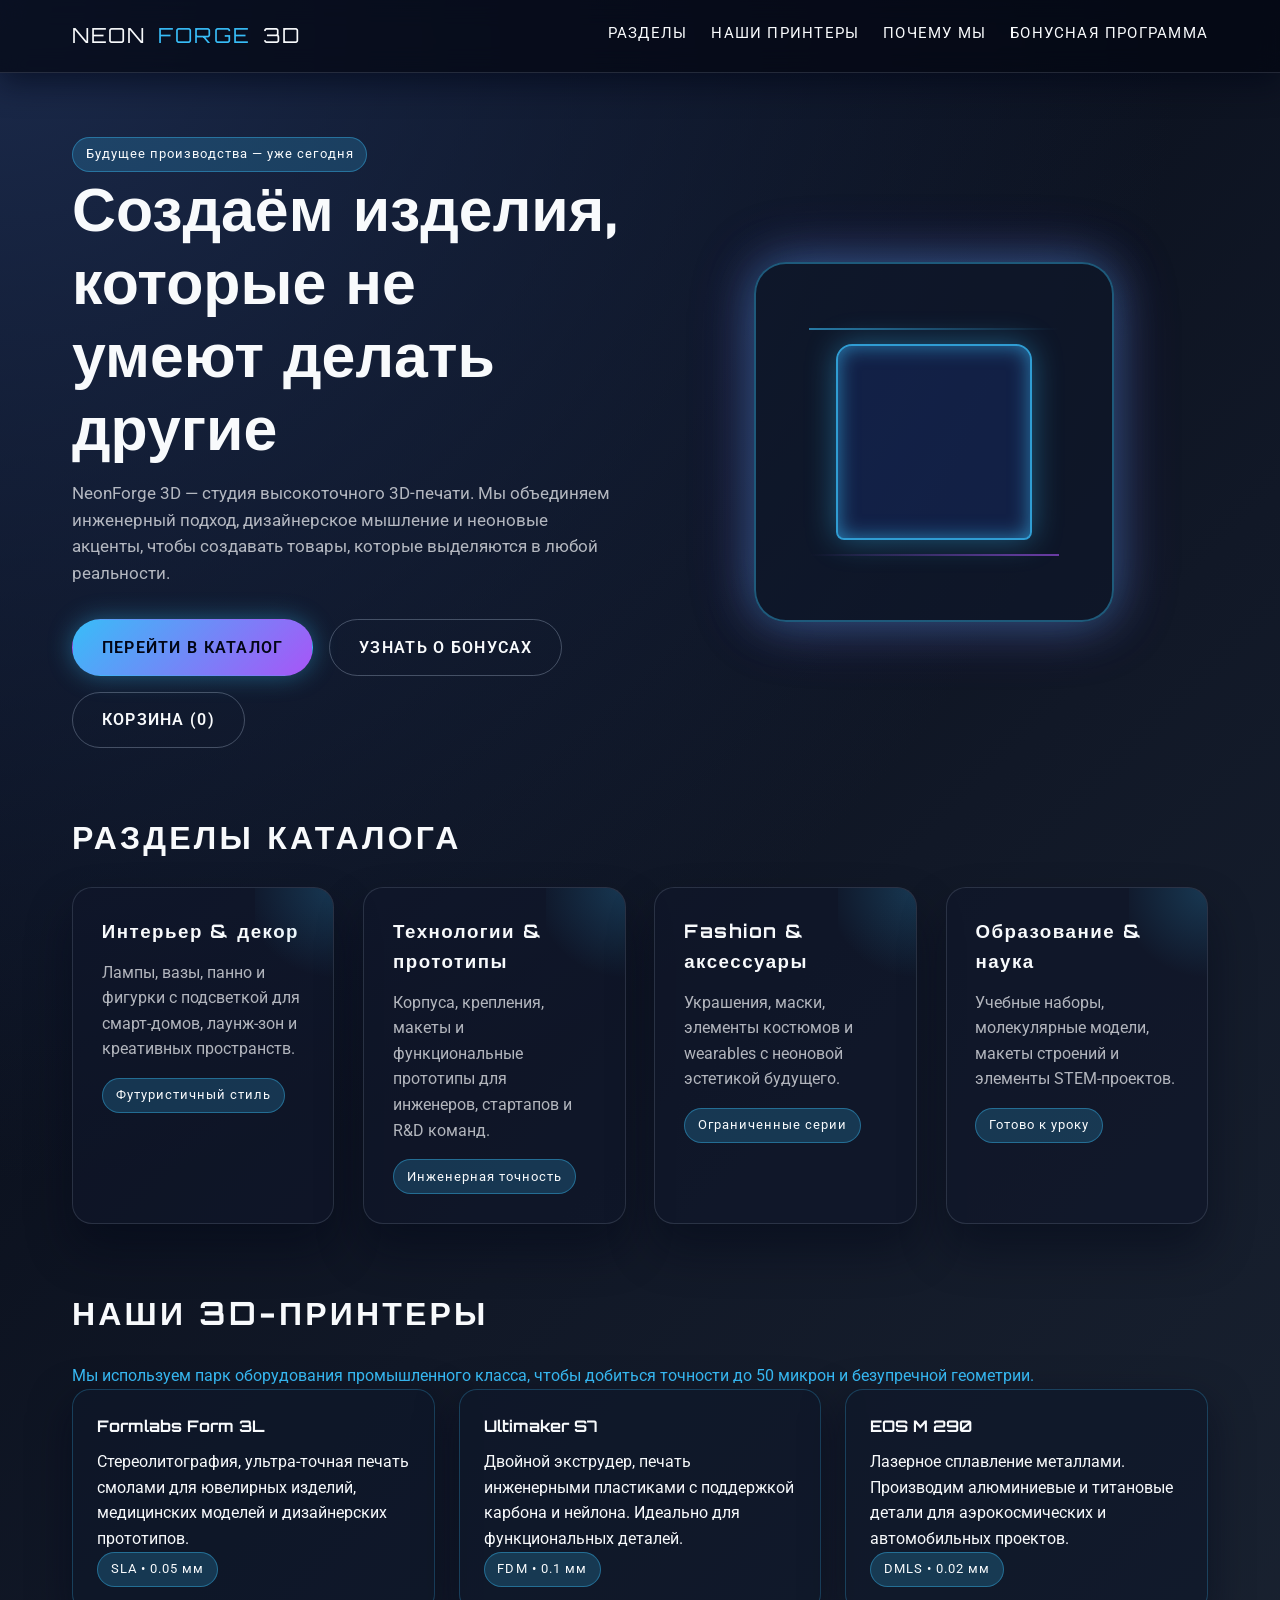
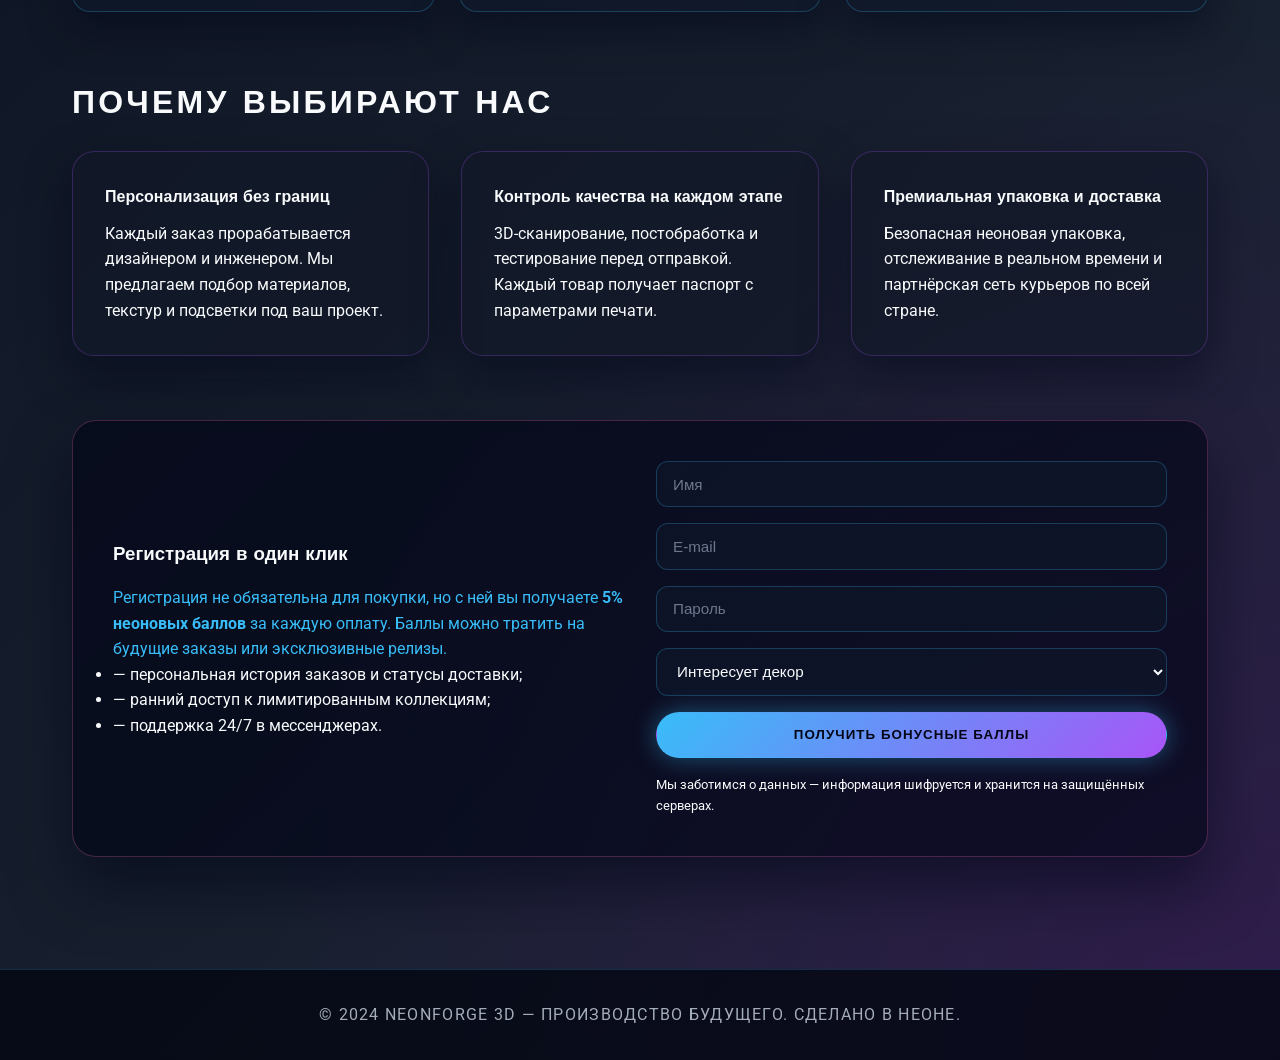
==== index.html @ d5bb4618 "Create neon 3D printing storefront" ====
<!DOCTYPE html>
<html lang="ru">
<head>
  <meta charset="UTF-8">
  <meta name="viewport" content="width=device-width, initial-scale=1.0">
  <title>NeonForge 3D — изделия из 3D-принтера</title>
  <link rel="stylesheet" href="assets/css/styles.css">
  <meta name="description" content="NeonForge 3D — магазин изделий, изготовленных на промышленных и дизайнерских 3D-принтерах. Кастомные аксессуары, интерьерные решения и прототипы.">
</head>
<body>
  <header>
    <nav class="navbar">
      <a class="logo" href="index.html">Neon<span>Forge</span> 3D</a>
      <div class="nav-links">
        <a href="#categories">Разделы</a>
        <a href="#printers">Наши принтеры</a>
        <a href="#benefits">Почему мы</a>
        <a href="#registration">Бонусная программа</a>
      </div>
    </nav>
  </header>

  <main>
    <section class="hero" id="about">
      <div class="hero-text">
        <span class="badge">Будущее производства — уже сегодня</span>
        <h1>Создаём изделия, которые не умеют делать другие</h1>
        <p>NeonForge 3D — студия высокоточного 3D-печати. Мы объединяем инженерный подход, дизайнерское мышление и неоновые акценты, чтобы создавать товары, которые выделяются в любой реальности.</p>
        <div class="hero-actions">
          <a class="btn btn-primary" href="sections.html?category=all">Перейти в каталог</a>
          <a class="btn btn-secondary" href="#registration">Узнать о бонусах</a>
        </div>
      </div>
      <div class="hero-visual" aria-hidden="true">
        <div class="printer-frame">
          <div class="print-object"></div>
        </div>
      </div>
    </section>

    <section id="categories">
      <h2 class="section-title">Разделы каталога</h2>
      <div class="grid">
        <a class="card" href="sections.html?category=decor">
          <h3>Интерьер &amp; декор</h3>
          <p>Лампы, вазы, панно и фигурки с подсветкой для смарт-домов, лаунж-зон и креативных пространств.</p>
          <span class="badge">Футуристичный стиль</span>
        </a>
        <a class="card" href="sections.html?category=tech">
          <h3>Технологии &amp; прототипы</h3>
          <p>Корпуса, крепления, макеты и функциональные прототипы для инженеров, стартапов и R&amp;D команд.</p>
          <span class="badge">Инженерная точность</span>
        </a>
        <a class="card" href="sections.html?category=fashion">
          <h3>Fashion &amp; аксессуары</h3>
          <p>Украшения, маски, элементы костюмов и wearables с неоновой эстетикой будущего.</p>
          <span class="badge">Ограниченные серии</span>
        </a>
        <a class="card" href="sections.html?category=education">
          <h3>Образование &amp; наука</h3>
          <p>Учебные наборы, молекулярные модели, макеты строений и элементы STEM-проектов.</p>
          <span class="badge">Готово к уроку</span>
        </a>
      </div>
    </section>

    <section id="printers">
      <h2 class="section-title">Наши 3D-принтеры</h2>
      <p class="highlight">Мы используем парк оборудования промышленного класса, чтобы добиться точности до 50 микрон и безупречной геометрии.</p>
      <div class="printer-list">
        <div class="printer-item">
          <h4>Formlabs Form 3L</h4>
          <p>Стереолитография, ультра-точная печать смолами для ювелирных изделий, медицинских моделей и дизайнерских прототипов.</p>
          <span class="badge">SLA • 0.05 мм</span>
        </div>
        <div class="printer-item">
          <h4>Ultimaker S7</h4>
          <p>Двойной экструдер, печать инженерными пластиками с поддержкой карбона и нейлона. Идеально для функциональных деталей.</p>
          <span class="badge">FDM • 0.1 мм</span>
        </div>
        <div class="printer-item">
          <h4>EOS M 290</h4>
          <p>Лазерное сплавление металлами. Производим алюминиевые и титановые детали для аэрокосмических и автомобильных проектов.</p>
          <span class="badge">DMLS • 0.02 мм</span>
        </div>
      </div>
    </section>

    <section id="benefits">
      <h2 class="section-title">Почему выбирают нас</h2>
      <div class="benefits">
        <div class="benefit-card">
          <h4>Персонализация без границ</h4>
          <p>Каждый заказ прорабатывается дизайнером и инженером. Мы предлагаем подбор материалов, текстур и подсветки под ваш проект.</p>
        </div>
        <div class="benefit-card">
          <h4>Контроль качества на каждом этапе</h4>
          <p>3D-сканирование, постобработка и тестирование перед отправкой. Каждый товар получает паспорт с параметрами печати.</p>
        </div>
        <div class="benefit-card">
          <h4>Премиальная упаковка и доставка</h4>
          <p>Безопасная неоновая упаковка, отслеживание в реальном времени и партнёрская сеть курьеров по всей стране.</p>
        </div>
      </div>
    </section>

    <section class="registration" id="registration">
      <div>
        <h3>Регистрация в один клик</h3>
        <p class="highlight">Регистрация не обязательна для покупки, но с ней вы получаете <strong>5% неоновых баллов</strong> за каждую оплату. Баллы можно тратить на будущие заказы или эксклюзивные релизы.</p>
        <ul>
          <li>— персональная история заказов и статусы доставки;</li>
          <li>— ранний доступ к лимитированным коллекциям;</li>
          <li>— поддержка 24/7 в мессенджерах.</li>
        </ul>
      </div>
      <form class="registration-form" id="registration-form">
        <input type="text" name="name" placeholder="Имя" required>
        <input type="email" name="email" placeholder="E-mail" required>
        <input type="password" name="password" placeholder="Пароль" required>
        <select name="interest">
          <option value="decor">Интересует декор</option>
          <option value="tech">Инженерные решения</option>
          <option value="fashion">Fashion &amp; аксессуары</option>
          <option value="education">Образование</option>
        </select>
        <button class="btn btn-primary" type="submit">Получить бонусные баллы</button>
        <small>Мы заботимся о данных — информация шифруется и хранится на защищённых серверах.</small>
      </form>
    </section>
  </main>

  <footer>
    &copy; 2024 NeonForge 3D — Производство будущего. Сделано в неоне.
  </footer>

  <div class="toast" id="toast">Спасибо за регистрацию! Неоновые баллы уже начислены.</div>
  <script src="assets/js/main.js" defer></script>
</body>
</html>
---- assets/css/styles.css ----
@import url('https://fonts.googleapis.com/css2?family=Orbitron:wght@400;500;700&family=Roboto:wght@300;400;500&display=swap');

:root {
  --bg-gradient: radial-gradient(circle at top left, #1b2a4b, transparent 40%),
                  radial-gradient(circle at bottom right, #2f1b4b, transparent 35%),
                  linear-gradient(135deg, #030712 0%, #111827 45%, #1f2937 100%);
  --primary-neon: #38bdf8;
  --secondary-neon: #a855f7;
  --accent-neon: #f472b6;
  --text-light: #f8fafc;
  --text-muted: rgba(248, 250, 252, 0.7);
  --glass-bg: rgba(15, 23, 42, 0.6);
  --glass-border: rgba(148, 163, 184, 0.2);
  --shadow-neon: 0 0 25px rgba(56, 189, 248, 0.4);
}

* {
  box-sizing: border-box;
  margin: 0;
  padding: 0;
}

body {
  font-family: 'Roboto', sans-serif;
  color: var(--text-light);
  background: var(--bg-gradient);
  min-height: 100vh;
  line-height: 1.6;
}

a {
  color: inherit;
  text-decoration: none;
}

header {
  position: sticky;
  top: 0;
  z-index: 1000;
  backdrop-filter: blur(12px);
  background: rgba(3, 7, 18, 0.7);
  border-bottom: 1px solid var(--glass-border);
  box-shadow: 0 10px 30px rgba(2, 6, 23, 0.6);
}

.navbar {
  max-width: 1200px;
  margin: 0 auto;
  padding: 1.2rem 2rem;
  display: flex;
  align-items: center;
  justify-content: space-between;
}

.logo {
  display: flex;
  align-items: center;
  gap: 0.75rem;
  font-family: 'Orbitron', sans-serif;
  font-size: 1.3rem;
  text-transform: uppercase;
  letter-spacing: 0.1em;
}

.logo span {
  color: var(--primary-neon);
}

.nav-links {
  display: flex;
  gap: 1.5rem;
  font-size: 0.95rem;
  letter-spacing: 0.08em;
  text-transform: uppercase;
}

.nav-links a {
  position: relative;
  padding-bottom: 0.3rem;
}

.nav-links a::after {
  content: '';
  position: absolute;
  width: 100%;
  height: 2px;
  bottom: 0;
  left: 0;
  background: linear-gradient(90deg, var(--primary-neon), var(--secondary-neon));
  transform: scaleX(0);
  transform-origin: left;
  transition: transform 0.3s ease;
}

.nav-links a:hover::after {
  transform: scaleX(1);
}

main {
  max-width: 1200px;
  margin: 0 auto;
  padding: 2rem 2rem 4rem;
  display: flex;
  flex-direction: column;
  gap: 4rem;
}

.hero {
  display: grid;
  grid-template-columns: repeat(auto-fit, minmax(280px, 1fr));
  gap: 2.5rem;
  align-items: center;
  margin-top: 2rem;
}

.hero-text h1 {
  font-family: 'Orbitron', sans-serif;
  font-size: clamp(2.5rem, 6vw, 3.8rem);
  line-height: 1.2;
  margin-bottom: 1rem;
}

.hero-text p {
  color: var(--text-muted);
  font-size: 1.05rem;
  margin-bottom: 2rem;
}

.hero-actions {
  display: flex;
  flex-wrap: wrap;
  gap: 1rem;
}

.btn {
  padding: 0.9rem 1.8rem;
  border-radius: 999px;
  font-weight: 600;
  letter-spacing: 0.08em;
  text-transform: uppercase;
  border: 1px solid transparent;
  transition: transform 0.2s ease, box-shadow 0.3s ease, background 0.3s ease;
}

.btn-primary {
  background: linear-gradient(135deg, var(--primary-neon), var(--secondary-neon));
  color: #020617;
  box-shadow: var(--shadow-neon);
}

.btn-secondary {
  background: transparent;
  color: var(--text-light);
  border-color: rgba(148, 163, 184, 0.4);
}

.btn:hover {
  transform: translateY(-2px);
  box-shadow: 0 10px 30px rgba(168, 85, 247, 0.35);
}

.hero-visual {
  position: relative;
  display: flex;
  align-items: center;
  justify-content: center;
  padding: 3rem;
}

.printer-frame {
  width: min(360px, 100%);
  aspect-ratio: 1/1;
  border-radius: 32px;
  border: 2px solid rgba(56, 189, 248, 0.4);
  box-shadow: 0 0 45px rgba(56, 189, 248, 0.35), 0 0 65px rgba(168, 85, 247, 0.25);
  position: relative;
  display: flex;
  align-items: center;
  justify-content: center;
  background: rgba(15, 23, 42, 0.7);
}

.printer-frame::before,
.printer-frame::after {
  content: '';
  position: absolute;
  width: 70%;
  height: 2px;
  background: linear-gradient(90deg, var(--primary-neon), transparent);
  top: 18%;
  left: 15%;
  opacity: 0.6;
}

.printer-frame::after {
  top: auto;
  bottom: 18%;
  background: linear-gradient(90deg, transparent, var(--secondary-neon));
}

.print-object {
  width: 55%;
  aspect-ratio: 1;
  border: 2px solid rgba(56, 189, 248, 0.8);
  border-radius: 16px 16px 8px 8px;
  box-shadow: inset 0 0 20px rgba(56, 189, 248, 0.6), 0 0 30px rgba(56, 189, 248, 0.4);
  display: flex;
  align-items: center;
  justify-content: center;
  background: rgba(30, 58, 138, 0.3);
}

.section-title {
  font-family: 'Orbitron', sans-serif;
  font-size: 2rem;
  text-transform: uppercase;
  letter-spacing: 0.1em;
  margin-bottom: 1.5rem;
}

.grid {
  display: grid;
  grid-template-columns: repeat(auto-fit, minmax(240px, 1fr));
  gap: 1.8rem;
}

.card {
  background: var(--glass-bg);
  border: 1px solid var(--glass-border);
  border-radius: 20px;
  padding: 1.8rem;
  box-shadow: 0 25px 45px rgba(2, 6, 23, 0.45);
  transition: transform 0.3s ease, box-shadow 0.3s ease;
  position: relative;
  overflow: hidden;
}

.card::before {
  content: '';
  position: absolute;
  top: -30%;
  right: -30%;
  width: 60%;
  height: 60%;
  background: radial-gradient(circle, rgba(56, 189, 248, 0.2), transparent 70%);
  z-index: 0;
}

.card:hover {
  transform: translateY(-8px);
  box-shadow: 0 20px 55px rgba(56, 189, 248, 0.35);
}

.card h3 {
  font-family: 'Orbitron', sans-serif;
  margin-bottom: 0.8rem;
  letter-spacing: 0.08em;
}

.card p {
  color: var(--text-muted);
  margin-bottom: 1rem;
}

.printer-list {
  display: grid;
  grid-template-columns: repeat(auto-fit, minmax(220px, 1fr));
  gap: 1.5rem;
}

.printer-item {
  padding: 1.5rem;
  border-radius: 18px;
  background: rgba(15, 23, 42, 0.65);
  border: 1px solid rgba(56, 189, 248, 0.25);
  box-shadow: 0 15px 40px rgba(2, 6, 23, 0.5);
  position: relative;
}

.printer-item h4 {
  font-family: 'Orbitron', sans-serif;
  margin-bottom: 0.6rem;
}

.benefits {
  display: grid;
  grid-template-columns: repeat(auto-fit, minmax(260px, 1fr));
  gap: 2rem;
}

.benefit-card {
  padding: 2rem;
  border-radius: 22px;
  background: rgba(17, 24, 39, 0.65);
  border: 1px solid rgba(168, 85, 247, 0.25);
  box-shadow: 0 20px 45px rgba(2, 6, 23, 0.5);
}

.benefit-card h4 {
  font-family: 'Orbitron', sans-serif;
  margin-bottom: 0.7rem;
}

.registration {
  display: grid;
  grid-template-columns: repeat(auto-fit, minmax(280px, 1fr));
  gap: 2rem;
  align-items: center;
  padding: 2.5rem;
  border-radius: 24px;
  background: rgba(2, 6, 23, 0.65);
  border: 1px solid rgba(244, 114, 182, 0.25);
  box-shadow: 0 30px 60px rgba(2, 6, 23, 0.55);
}

.registration h3 {
  font-family: 'Orbitron', sans-serif;
  margin-bottom: 1rem;
}

.registration-form {
  display: grid;
  gap: 1rem;
}

.registration-form input,
.registration-form select {
  background: rgba(15, 23, 42, 0.7);
  border: 1px solid rgba(56, 189, 248, 0.25);
  border-radius: 12px;
  padding: 0.85rem 1rem;
  color: var(--text-light);
  font-size: 0.95rem;
}

.registration-form input::placeholder {
  color: rgba(148, 163, 184, 0.7);
}

footer {
  margin-top: 3rem;
  padding: 2rem;
  background: rgba(3, 7, 18, 0.8);
  border-top: 1px solid rgba(56, 189, 248, 0.2);
  text-align: center;
  color: rgba(203, 213, 225, 0.8);
  letter-spacing: 0.08em;
  text-transform: uppercase;
}

.badge {
  display: inline-flex;
  align-items: center;
  gap: 0.5rem;
  background: rgba(56, 189, 248, 0.2);
  border: 1px solid rgba(56, 189, 248, 0.4);
  padding: 0.4rem 0.8rem;
  border-radius: 999px;
  font-size: 0.8rem;
  letter-spacing: 0.08em;
}

.highlight {
  color: var(--primary-neon);
}

.section-page {
  padding-top: 6rem;
}

.section-header {
  display: flex;
  flex-direction: column;
  gap: 1rem;
  margin-bottom: 2.5rem;
}

.section-header h1 {
  font-family: 'Orbitron', sans-serif;
  font-size: clamp(2rem, 5vw, 3rem);
  letter-spacing: 0.1em;
}

.filters {
  display: grid;
  grid-template-columns: repeat(auto-fit, minmax(200px, 1fr));
  gap: 1rem;
  margin-bottom: 2rem;
}

.filters label {
  font-size: 0.85rem;
  letter-spacing: 0.05em;
  text-transform: uppercase;
  color: rgba(226, 232, 240, 0.8);
}

.filters input,
.filters select {
  margin-top: 0.5rem;
  background: rgba(15, 23, 42, 0.75);
  border: 1px solid rgba(168, 85, 247, 0.35);
  border-radius: 12px;
  padding: 0.75rem 1rem;
  color: var(--text-light);
}

.product-grid {
  display: grid;
  grid-template-columns: repeat(auto-fit, minmax(240px, 1fr));
  gap: 1.5rem;
}

.product-card {
  position: relative;
  overflow: hidden;
  background: rgba(15, 23, 42, 0.65);
  border: 1px solid rgba(56, 189, 248, 0.25);
  border-radius: 20px;
  padding: 1.5rem;
  display: flex;
  flex-direction: column;
  gap: 1rem;
  box-shadow: 0 20px 50px rgba(2, 6, 23, 0.5);
  transition: transform 0.3s ease, box-shadow 0.3s ease;
}

.product-card::before {
  content: '';
  position: absolute;
  inset: 0;
  background: radial-gradient(circle at top, rgba(56, 189, 248, 0.25), transparent 60%);
  opacity: 0;
  transition: opacity 0.3s ease;
}

.product-card:hover {
  transform: translateY(-6px);
  box-shadow: 0 25px 60px rgba(56, 189, 248, 0.35);
}

.product-card:hover::before {
  opacity: 1;
}

.product-card h3 {
  font-family: 'Orbitron', sans-serif;
  letter-spacing: 0.08em;
}

.product-meta {
  display: flex;
  justify-content: space-between;
  align-items: center;
  font-size: 0.9rem;
  color: rgba(226, 232, 240, 0.75);
}

.price {
  font-size: 1.2rem;
  font-weight: 600;
  color: var(--accent-neon);
}

.cart-button {
  margin-top: auto;
}

.cart-toggle {
  position: fixed;
  top: 1.5rem;
  right: 1.5rem;
  background: linear-gradient(135deg, rgba(56, 189, 248, 0.8), rgba(168, 85, 247, 0.85));
  border: none;
  border-radius: 999px;
  padding: 0.8rem 1.4rem;
  color: #0f172a;
  font-weight: 700;
  cursor: pointer;
  box-shadow: 0 0 25px rgba(56, 189, 248, 0.45);
  display: flex;
  align-items: center;
  gap: 0.6rem;
  z-index: 1100;
}

.cart-toggle span {
  background: rgba(15, 23, 42, 0.9);
  color: var(--primary-neon);
  padding: 0.2rem 0.6rem;
  border-radius: 999px;
  font-size: 0.85rem;
}

.cart-panel {
  position: fixed;
  top: 0;
  right: 0;
  width: min(360px, 90%);
  height: 100vh;
  background: rgba(2, 6, 23, 0.92);
  box-shadow: -20px 0 45px rgba(2, 6, 23, 0.6);
  transform: translateX(100%);
  transition: transform 0.4s ease;
  display: flex;
  flex-direction: column;
  z-index: 1200;
  border-left: 1px solid rgba(56, 189, 248, 0.3);
}

.cart-panel.open {
  transform: translateX(0);
}

.cart-panel header {
  padding: 1.5rem;
  border-bottom: 1px solid rgba(56, 189, 248, 0.2);
  background: transparent;
  box-shadow: none;
  position: static;
}

.cart-panel h2 {
  font-family: 'Orbitron', sans-serif;
  letter-spacing: 0.08em;
}

.cart-items {
  flex: 1;
  overflow-y: auto;
  padding: 1.5rem;
  display: flex;
  flex-direction: column;
  gap: 1.2rem;
}

.cart-item {
  display: grid;
  grid-template-columns: 1fr auto;
  gap: 0.5rem;
  padding: 1rem;
  border-radius: 14px;
  background: rgba(15, 23, 42, 0.75);
  border: 1px solid rgba(168, 85, 247, 0.3);
}

.cart-item > div:last-child {
  display: flex;
  flex-direction: column;
  gap: 0.4rem;
  align-items: flex-end;
}

.cart-item button {
  background: transparent;
  border: none;
  cursor: pointer;
  font-size: 0.85rem;
}

.cart-item button:nth-child(1),
.cart-item button:nth-child(2) {
  color: var(--primary-neon);
}

.cart-item button:nth-child(3) {
  color: rgba(248, 113, 113, 0.9);
}

.cart-footer {
  padding: 1.5rem;
  border-top: 1px solid rgba(56, 189, 248, 0.2);
  display: grid;
  gap: 0.8rem;
}

.total {
  display: flex;
  justify-content: space-between;
  font-weight: 600;
  letter-spacing: 0.08em;
}

.checkout-btn {
  background: linear-gradient(135deg, var(--secondary-neon), var(--accent-neon));
  border: none;
  padding: 0.85rem 1.2rem;
  border-radius: 12px;
  color: #0f172a;
  font-weight: 700;
  cursor: pointer;
  letter-spacing: 0.08em;
  transition: transform 0.3s ease, box-shadow 0.3s ease;
}

.checkout-btn:hover {
  transform: translateY(-2px);
  box-shadow: 0 18px 30px rgba(244, 114, 182, 0.35);
}

.toast {
  position: fixed;
  bottom: 2rem;
  right: 2rem;
  background: rgba(2, 6, 23, 0.9);
  border: 1px solid rgba(56, 189, 248, 0.35);
  border-radius: 14px;
  padding: 1rem 1.5rem;
  box-shadow: 0 20px 40px rgba(2, 6, 23, 0.5);
  opacity: 0;
  transform: translateY(20px);
  transition: opacity 0.3s ease, transform 0.3s ease;
  pointer-events: none;
  z-index: 1300;
}

.toast.show {
  opacity: 1;
  transform: translateY(0);
}

@media (max-width: 768px) {
  .navbar {
    flex-direction: column;
    gap: 1rem;
  }

  .nav-links {
    flex-wrap: wrap;
    justify-content: center;
  }

  .hero {
    text-align: center;
  }

  .hero-actions {
    justify-content: center;
  }

  .printer-frame {
    margin: 0 auto;
  }

  .cart-toggle {
    top: auto;
    bottom: 1.5rem;
  }
}
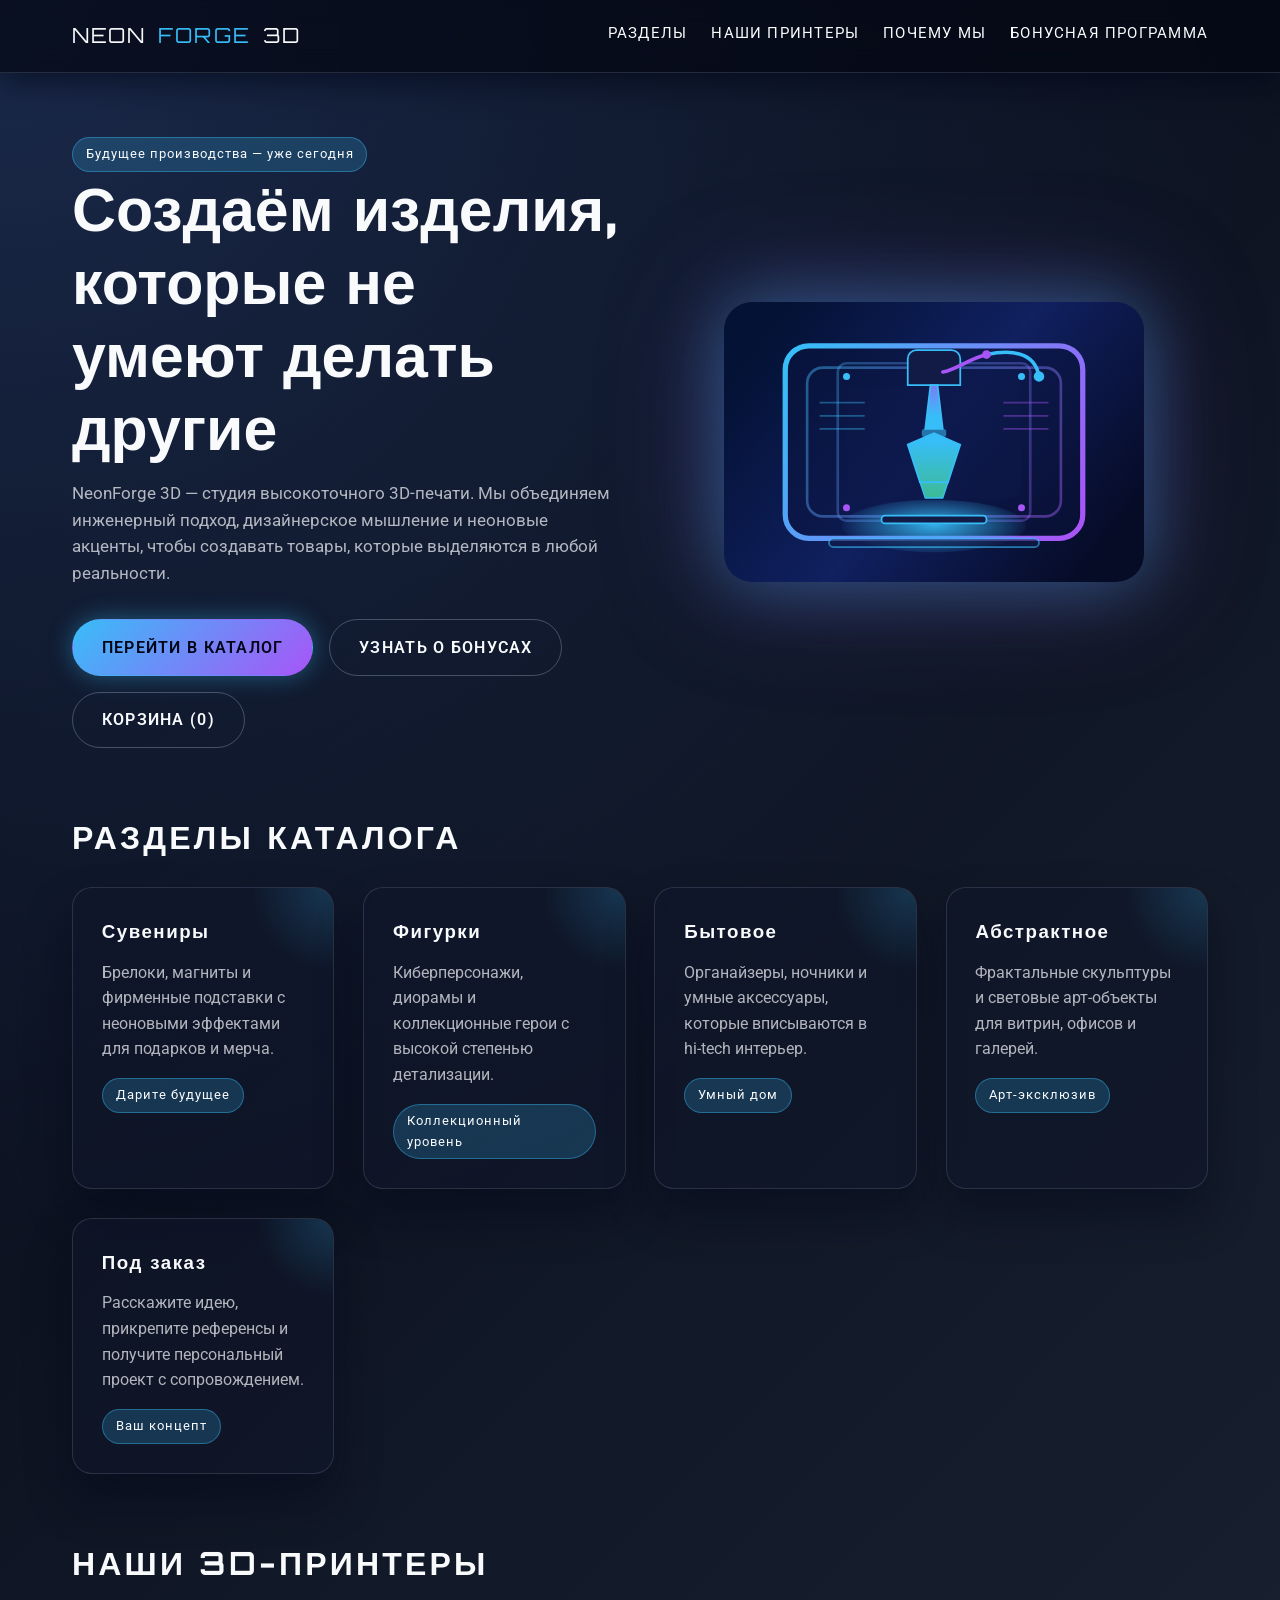
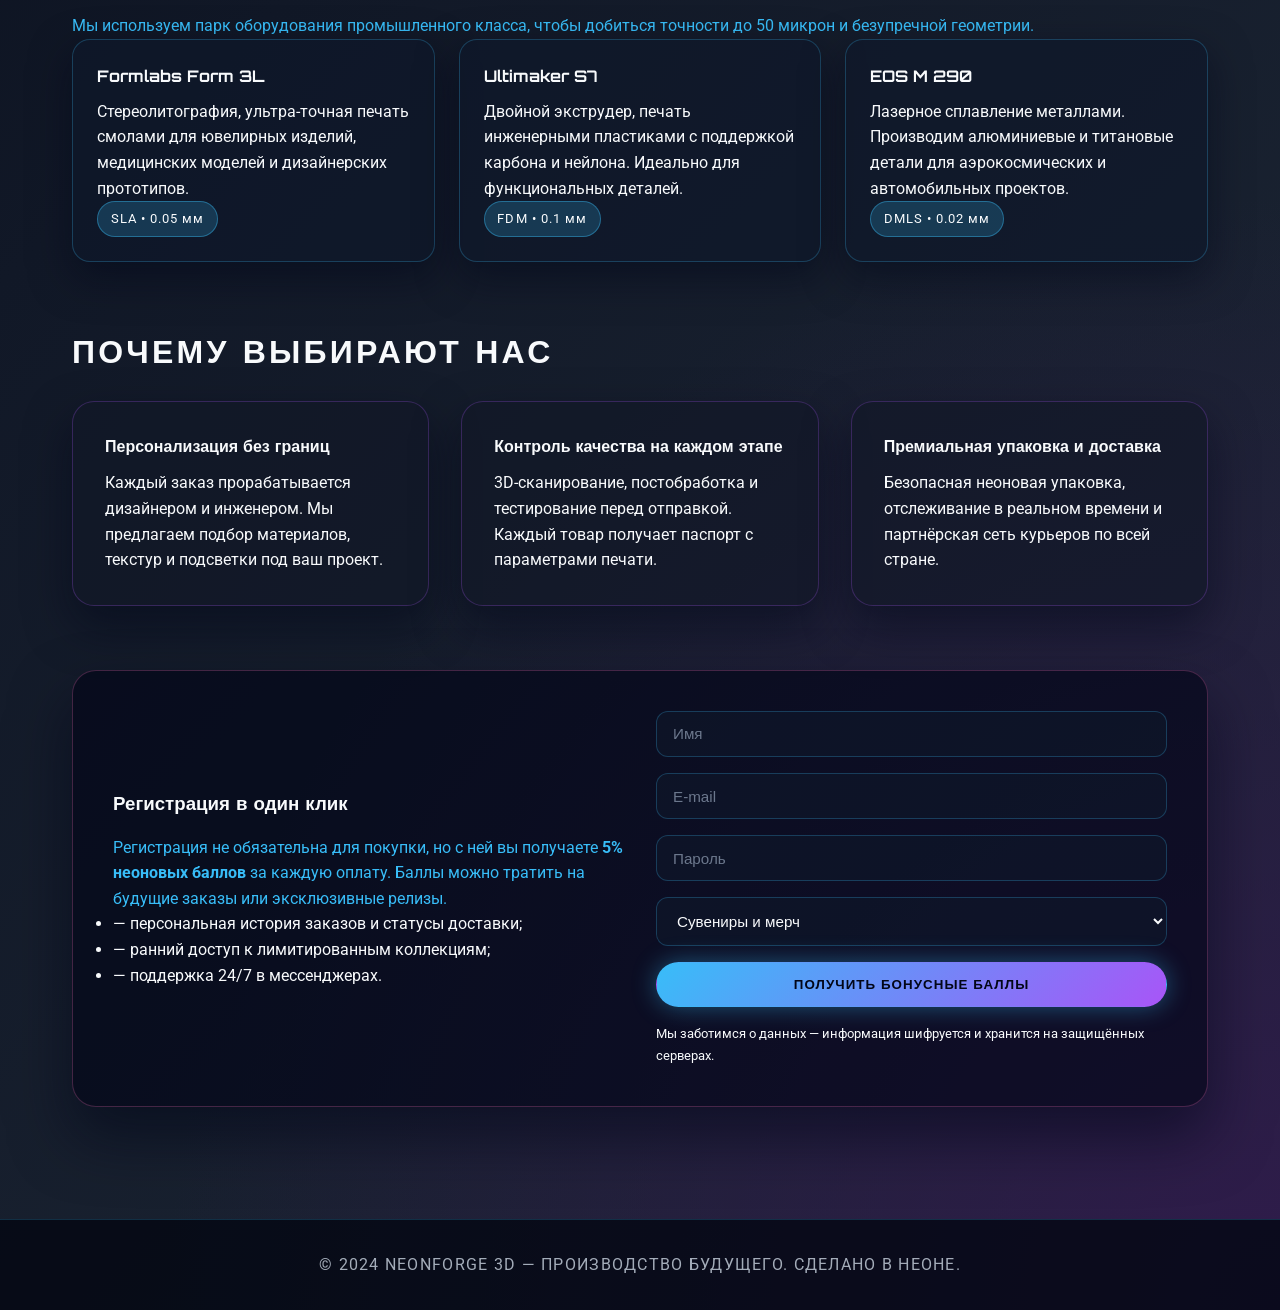
==== commit 071e497b: "Replace product imagery with procedural gradients" ====
--- a/index.html
+++ b/index.html
@@ -32,34 +32,37 @@
         </div>
       </div>
       <div class="hero-visual" aria-hidden="true">
-        <div class="printer-frame">
-          <div class="print-object"></div>
-        </div>
+        <img src="assets/images/hero-printer.svg" alt="Неоновый 3D-принтер печатает вазу" class="hero-illustration">
       </div>
     </section>
 
     <section id="categories">
       <h2 class="section-title">Разделы каталога</h2>
       <div class="grid">
-        <a class="card" href="sections.html?category=decor">
-          <h3>Интерьер &amp; декор</h3>
-          <p>Лампы, вазы, панно и фигурки с подсветкой для смарт-домов, лаунж-зон и креативных пространств.</p>
-          <span class="badge">Футуристичный стиль</span>
+        <a class="card" href="sections.html?category=souvenirs">
+          <h3>Сувениры</h3>
+          <p>Брелоки, магниты и фирменные подставки с неоновыми эффектами для подарков и мерча.</p>
+          <span class="badge">Дарите будущее</span>
         </a>
-        <a class="card" href="sections.html?category=tech">
-          <h3>Технологии &amp; прототипы</h3>
-          <p>Корпуса, крепления, макеты и функциональные прототипы для инженеров, стартапов и R&amp;D команд.</p>
-          <span class="badge">Инженерная точность</span>
+        <a class="card" href="sections.html?category=figures">
+          <h3>Фигурки</h3>
+          <p>Киберперсонажи, диорамы и коллекционные герои с высокой степенью детализации.</p>
+          <span class="badge">Коллекционный уровень</span>
         </a>
-        <a class="card" href="sections.html?category=fashion">
-          <h3>Fashion &amp; аксессуары</h3>
-          <p>Украшения, маски, элементы костюмов и wearables с неоновой эстетикой будущего.</p>
-          <span class="badge">Ограниченные серии</span>
+        <a class="card" href="sections.html?category=household">
+          <h3>Бытовое</h3>
+          <p>Органайзеры, ночники и умные аксессуары, которые вписываются в hi-tech интерьер.</p>
+          <span class="badge">Умный дом</span>
         </a>
-        <a class="card" href="sections.html?category=education">
-          <h3>Образование &amp; наука</h3>
-          <p>Учебные наборы, молекулярные модели, макеты строений и элементы STEM-проектов.</p>
-          <span class="badge">Готово к уроку</span>
+        <a class="card" href="sections.html?category=abstract">
+          <h3>Абстрактное</h3>
+          <p>Фрактальные скульптуры и световые арт-объекты для витрин, офисов и галерей.</p>
+          <span class="badge">Арт-эксклюзив</span>
+        </a>
+        <a class="card" href="sections.html?category=custom">
+          <h3>Под заказ</h3>
+          <p>Расскажите идею, прикрепите референсы и получите персональный проект с сопровождением.</p>
+          <span class="badge">Ваш концепт</span>
         </a>
       </div>
     </section>
@@ -119,10 +122,11 @@
         <input type="email" name="email" placeholder="E-mail" required>
         <input type="password" name="password" placeholder="Пароль" required>
         <select name="interest">
-          <option value="decor">Интересует декор</option>
-          <option value="tech">Инженерные решения</option>
-          <option value="fashion">Fashion &amp; аксессуары</option>
-          <option value="education">Образование</option>
+          <option value="souvenirs">Сувениры и мерч</option>
+          <option value="figures">Фигурки и диорамы</option>
+          <option value="household">Бытовые изделия</option>
+          <option value="abstract">Абстрактное искусство</option>
+          <option value="custom">Изделие на заказ</option>
         </select>
         <button class="btn btn-primary" type="submit">Получить бонусные баллы</button>
         <small>Мы заботимся о данных — информация шифруется и хранится на защищённых серверах.</small>
--- a/assets/css/styles.css
+++ b/assets/css/styles.css
@@ -28,6 +28,18 @@
   line-height: 1.6;
 }
 
+.sr-only {
+  position: absolute;
+  width: 1px;
+  height: 1px;
+  padding: 0;
+  margin: -1px;
+  overflow: hidden;
+  clip: rect(0, 0, 0, 0);
+  white-space: nowrap;
+  border: 0;
+}
+
 a {
   color: inherit;
   text-decoration: none;
@@ -167,47 +179,12 @@
   padding: 3rem;
 }
 
-.printer-frame {
-  width: min(360px, 100%);
-  aspect-ratio: 1/1;
-  border-radius: 32px;
-  border: 2px solid rgba(56, 189, 248, 0.4);
-  box-shadow: 0 0 45px rgba(56, 189, 248, 0.35), 0 0 65px rgba(168, 85, 247, 0.25);
-  position: relative;
-  display: flex;
-  align-items: center;
-  justify-content: center;
-  background: rgba(15, 23, 42, 0.7);
-}
-
-.printer-frame::before,
-.printer-frame::after {
-  content: '';
-  position: absolute;
-  width: 70%;
-  height: 2px;
-  background: linear-gradient(90deg, var(--primary-neon), transparent);
-  top: 18%;
-  left: 15%;
-  opacity: 0.6;
-}
-
-.printer-frame::after {
-  top: auto;
-  bottom: 18%;
-  background: linear-gradient(90deg, transparent, var(--secondary-neon));
-}
-
-.print-object {
-  width: 55%;
-  aspect-ratio: 1;
-  border: 2px solid rgba(56, 189, 248, 0.8);
-  border-radius: 16px 16px 8px 8px;
-  box-shadow: inset 0 0 20px rgba(56, 189, 248, 0.6), 0 0 30px rgba(56, 189, 248, 0.4);
-  display: flex;
-  align-items: center;
-  justify-content: center;
-  background: rgba(30, 58, 138, 0.3);
+.hero-illustration {
+  width: min(420px, 100%);
+  height: auto;
+  filter: drop-shadow(0 0 35px rgba(56, 189, 248, 0.35))
+    drop-shadow(0 0 55px rgba(168, 85, 247, 0.25));
+  border-radius: 28px;
 }
 
 .section-title {
@@ -395,6 +372,10 @@
   color: rgba(226, 232, 240, 0.8);
 }
 
+.filters.is-hidden {
+  display: none;
+}
+
 .filters input,
 .filters select {
   margin-top: 0.5rem;
@@ -420,7 +401,7 @@
   padding: 1.5rem;
   display: flex;
   flex-direction: column;
-  gap: 1rem;
+  gap: 1.25rem;
   box-shadow: 0 20px 50px rgba(2, 6, 23, 0.5);
   transition: transform 0.3s ease, box-shadow 0.3s ease;
 }
@@ -448,6 +429,93 @@
   letter-spacing: 0.08em;
 }
 
+.product-media {
+  position: relative;
+  width: 100%;
+  padding-top: 66%;
+  border-radius: 16px;
+  overflow: hidden;
+  isolation: isolate;
+  border: 1px solid rgba(168, 85, 247, 0.32);
+  background: radial-gradient(circle at 25% 10%, rgba(255, 255, 255, 0.2), transparent 55%),
+              radial-gradient(circle at 75% 85%, rgba(148, 163, 184, 0.2), transparent 60%),
+              var(--product-gradient, linear-gradient(135deg, #38bdf8 0%, #a855f7 100%));
+  box-shadow: 0 18px 45px rgba(56, 189, 248, 0.24);
+  box-shadow: 0 18px 45px var(--product-glow, rgba(56, 189, 248, 0.24));
+}
+
+.product-media::before {
+  content: '';
+  position: absolute;
+  inset: 10%;
+  border-radius: 20px;
+  border: 1px solid rgba(248, 250, 252, 0.2);
+  background: linear-gradient(135deg, rgba(255, 255, 255, 0.25), transparent 70%);
+  mix-blend-mode: screen;
+  opacity: 0.7;
+}
+
+.product-media::after {
+  content: '';
+  position: absolute;
+  inset: -35%;
+  background: radial-gradient(circle, rgba(255, 255, 255, 0.18) 0%, transparent 65%);
+  mix-blend-mode: screen;
+  opacity: 0.6;
+  filter: blur(12px);
+}
+
+.media-orb,
+.media-ring {
+  position: absolute;
+  top: 50%;
+  left: 50%;
+  transform: translate(-50%, -50%);
+}
+
+.media-orb {
+  width: 58%;
+  aspect-ratio: 1 / 1;
+  border-radius: 50%;
+  background:
+    radial-gradient(circle at 30% 30%, rgba(255, 255, 255, 0.95), rgba(255, 255, 255, 0) 60%),
+    radial-gradient(circle, var(--product-glow, rgba(56, 189, 248, 0.3)) 0%, transparent 70%);
+  box-shadow:
+    0 0 35px var(--product-glow, rgba(56, 189, 248, 0.32)),
+    0 15px 30px rgba(2, 6, 23, 0.35);
+}
+
+.media-ring {
+  width: 80%;
+  aspect-ratio: 1 / 1;
+  border-radius: 50%;
+  border: 1px solid rgba(255, 255, 255, 0.25);
+  mix-blend-mode: screen;
+  opacity: 0.75;
+  animation: media-rotate 18s linear infinite;
+}
+
+.product-card:hover .product-media {
+  box-shadow: 0 25px 60px rgba(56, 189, 248, 0.28);
+  box-shadow: 0 25px 60px var(--product-glow, rgba(56, 189, 248, 0.28));
+}
+
+@keyframes media-rotate {
+  from {
+    transform: translate(-50%, -50%) rotate(0deg);
+  }
+  to {
+    transform: translate(-50%, -50%) rotate(360deg);
+  }
+}
+
+.product-content {
+  display: flex;
+  flex-direction: column;
+  gap: 0.9rem;
+  flex: 1;
+}
+
 .product-meta {
   display: flex;
   justify-content: space-between;
@@ -459,11 +527,92 @@
 .price {
   font-size: 1.2rem;
   font-weight: 600;
-  color: var(--accent-neon);
+  color: var(--primary-neon);
 }
 
 .cart-button {
   margin-top: auto;
+}
+
+.request-card {
+  display: grid;
+  gap: 2rem;
+  padding: clamp(1.8rem, 3vw, 2.6rem);
+  background: rgba(15, 23, 42, 0.7);
+  border: 1px solid rgba(56, 189, 248, 0.35);
+  border-radius: 24px;
+  box-shadow: 0 30px 60px rgba(3, 7, 18, 0.6);
+}
+
+.request-card ul {
+  list-style: none;
+  color: rgba(226, 232, 240, 0.75);
+  display: flex;
+  flex-direction: column;
+  gap: 0.4rem;
+  margin: 1rem 0 1.5rem;
+}
+
+.request-copy h3 {
+  font-family: 'Orbitron', sans-serif;
+  font-size: clamp(1.6rem, 3vw, 2.1rem);
+  margin-bottom: 0.6rem;
+}
+
+.request-copy p {
+  color: var(--text-muted);
+}
+
+.messengers {
+  display: flex;
+  gap: 1rem;
+  flex-wrap: wrap;
+}
+
+.request-form {
+  display: grid;
+  gap: 1rem;
+}
+
+.request-form label {
+  display: flex;
+  flex-direction: column;
+  gap: 0.5rem;
+  font-size: 0.85rem;
+  letter-spacing: 0.05em;
+  text-transform: uppercase;
+  color: rgba(226, 232, 240, 0.8);
+}
+
+.request-form input,
+.request-form textarea {
+  background: rgba(15, 23, 42, 0.75);
+  border: 1px solid rgba(168, 85, 247, 0.35);
+  border-radius: 14px;
+  padding: 0.85rem 1rem;
+  color: var(--text-light);
+  font-size: 1rem;
+  resize: vertical;
+}
+
+.request-form textarea {
+  min-height: 120px;
+}
+
+.request-form .file-input input {
+  padding: 0.6rem 1rem;
+}
+
+.request-form small {
+  color: rgba(226, 232, 240, 0.65);
+  line-height: 1.4;
+}
+
+@media (min-width: 920px) {
+  .request-card {
+    grid-template-columns: 1.1fr 1fr;
+    align-items: start;
+  }
 }
 
 .cart-toggle {
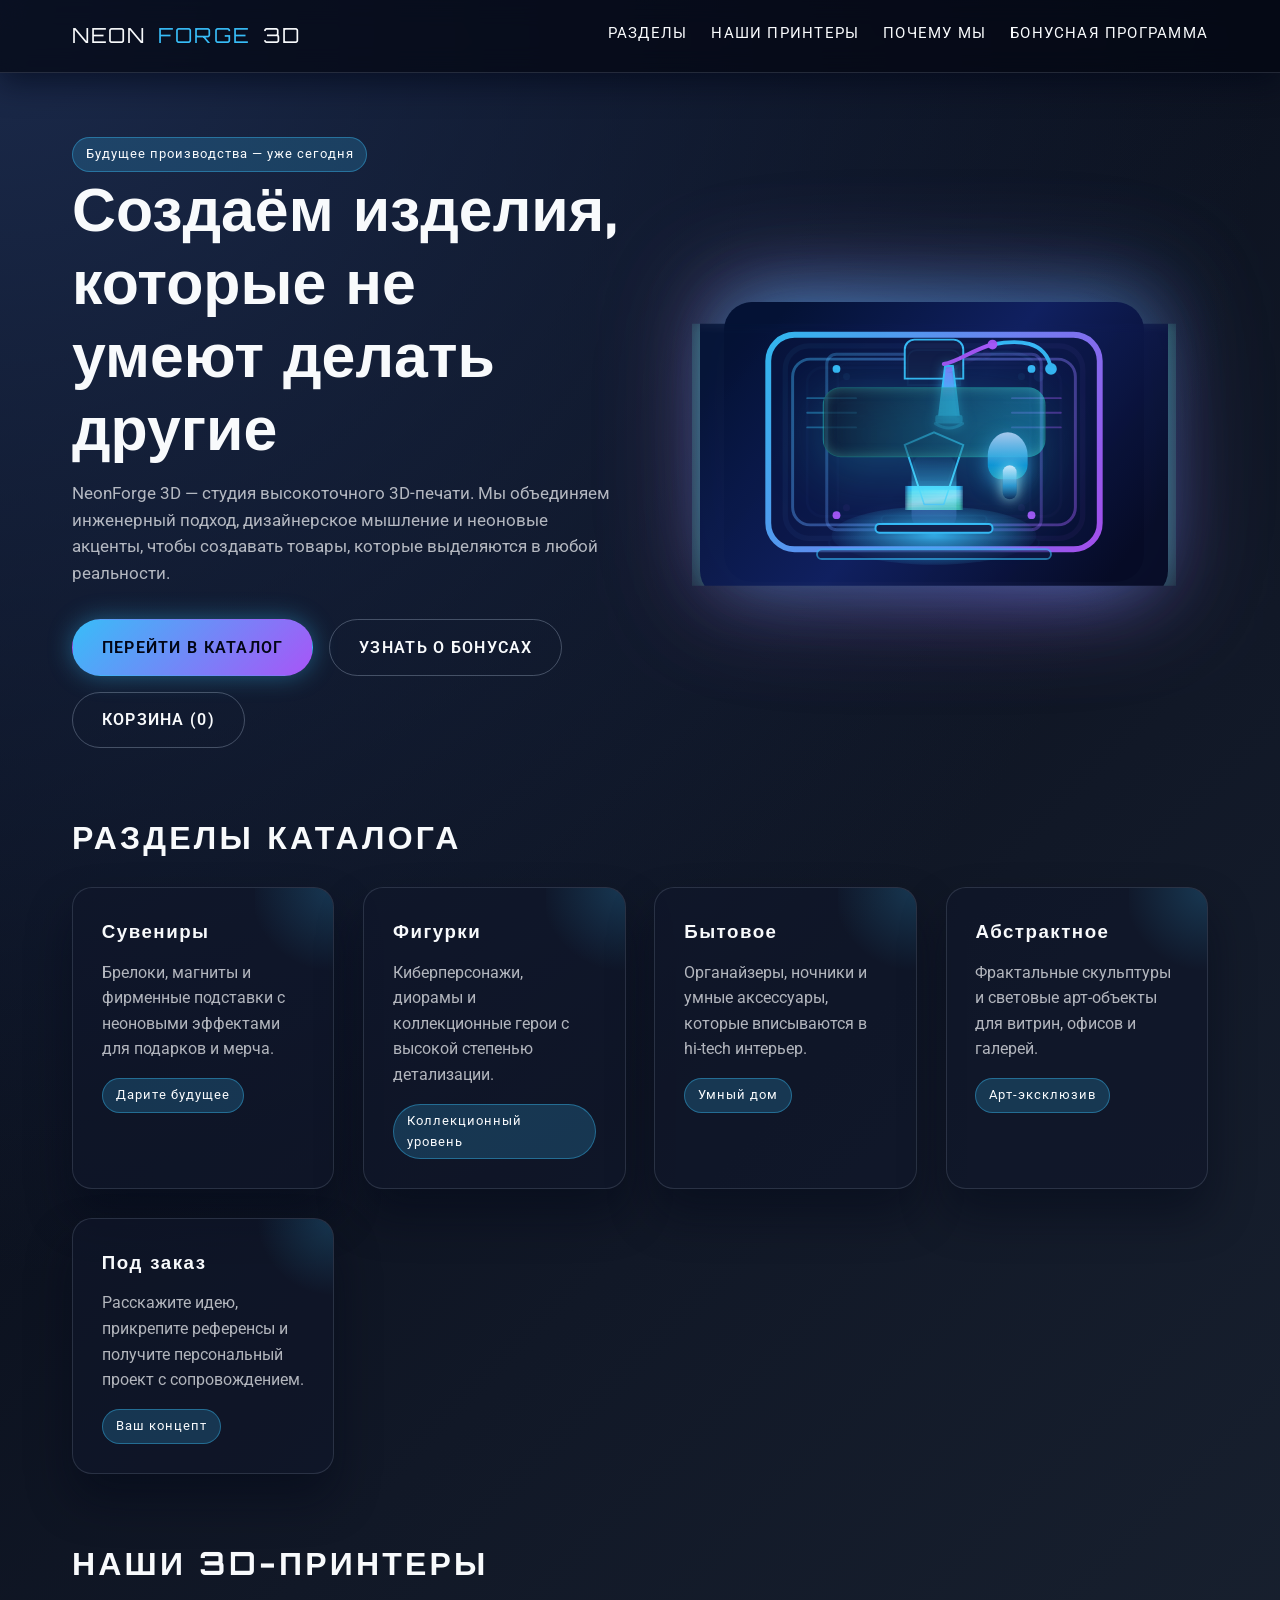
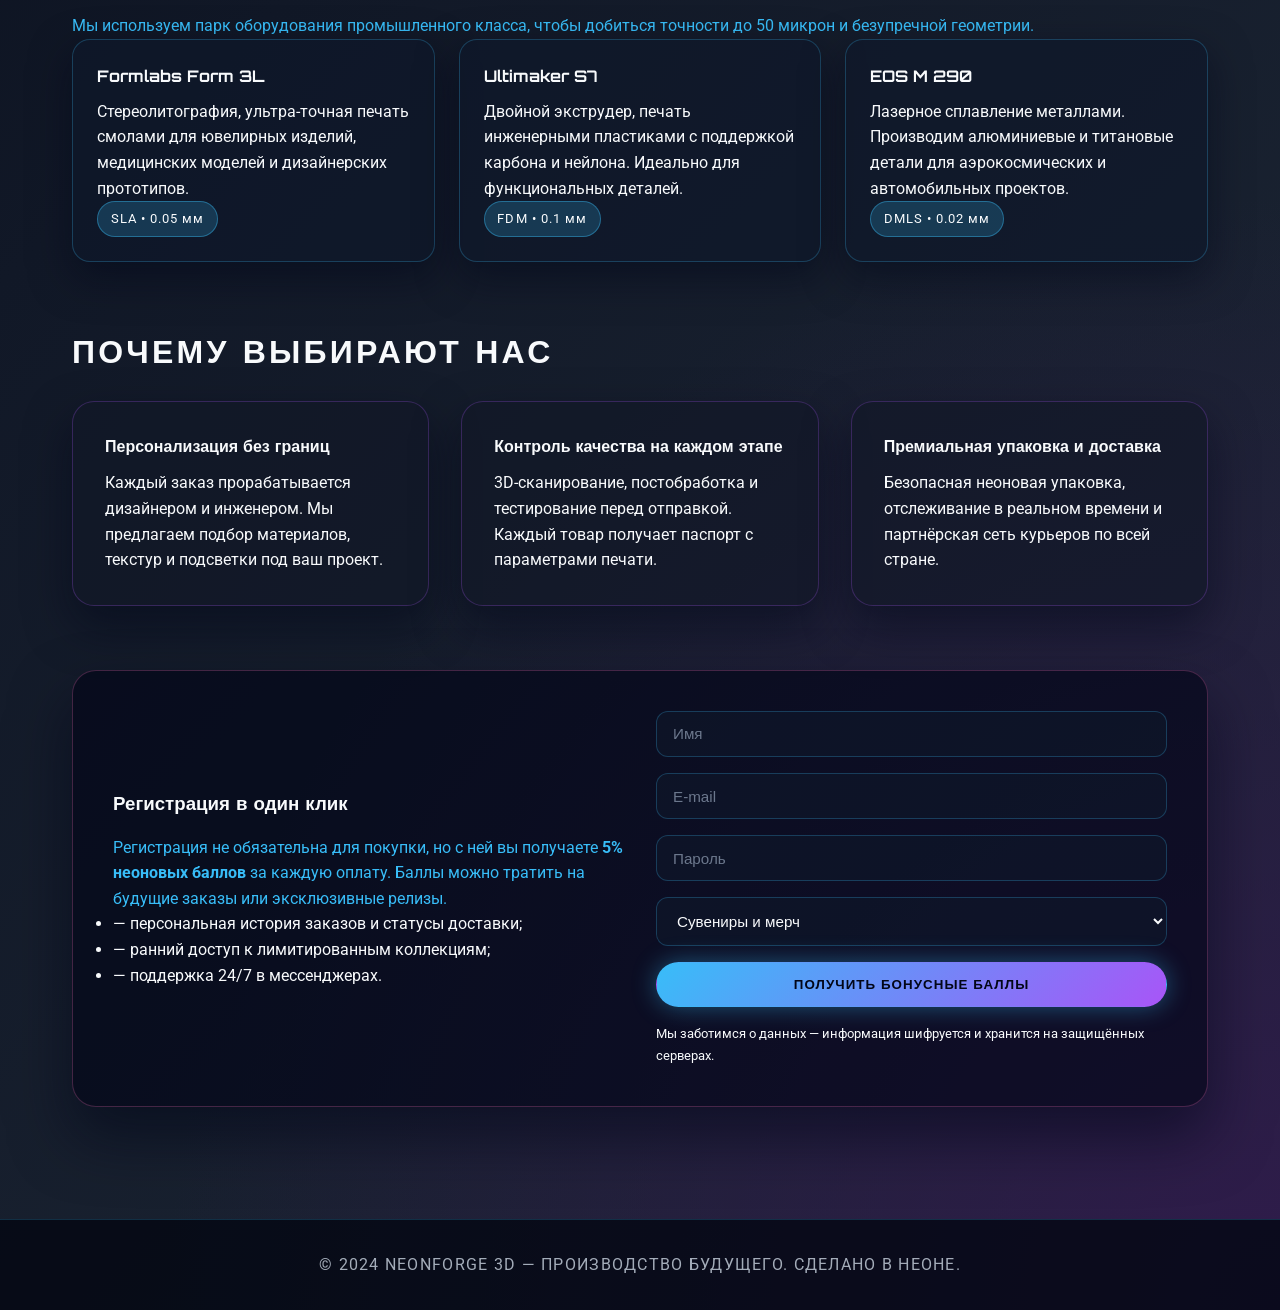
==== commit 22700b9d: "Enhance hero animation and cart actions" ====
--- a/index.html
+++ b/index.html
@@ -33,6 +33,15 @@
       </div>
       <div class="hero-visual" aria-hidden="true">
         <img src="assets/images/hero-printer.svg" alt="Неоновый 3D-принтер печатает вазу" class="hero-illustration">
+        <div class="printer-overlay">
+          <div class="print-progress"></div>
+          <div class="print-scan"></div>
+          <div class="print-head">
+            <span class="carriage"></span>
+            <span class="nozzle"></span>
+            <span class="filament"></span>
+          </div>
+        </div>
       </div>
     </section>
 
--- a/assets/css/styles.css
+++ b/assets/css/styles.css
@@ -179,12 +179,212 @@
   padding: 3rem;
 }
 
+.hero-visual::before,
+.hero-visual::after {
+  content: '';
+  position: absolute;
+  inset: 12%;
+  border-radius: 32px;
+  filter: blur(40px);
+  opacity: 0.7;
+  pointer-events: none;
+  mix-blend-mode: screen;
+}
+
+.hero-visual::before {
+  background: radial-gradient(circle at 20% 20%, rgba(56, 189, 248, 0.5), transparent 65%),
+              radial-gradient(circle at 80% 75%, rgba(168, 85, 247, 0.45), transparent 60%);
+  animation: hero-glow 9s ease-in-out infinite alternate;
+}
+
+.hero-visual::after {
+  inset: 4%;
+  background: conic-gradient(from 45deg, rgba(56, 189, 248, 0.35), rgba(168, 85, 247, 0.35), rgba(244, 114, 182, 0.3), rgba(56, 189, 248, 0.35));
+  opacity: 0.35;
+  animation: hero-orbit 18s linear infinite;
+}
+
 .hero-illustration {
   width: min(420px, 100%);
   height: auto;
   filter: drop-shadow(0 0 35px rgba(56, 189, 248, 0.35))
     drop-shadow(0 0 55px rgba(168, 85, 247, 0.25));
   border-radius: 28px;
+  animation: hero-float 7.5s ease-in-out infinite alternate;
+  position: relative;
+  z-index: 1;
+}
+
+.printer-overlay {
+  position: absolute;
+  inset: clamp(0.5rem, 3vw, 2rem);
+  pointer-events: none;
+  z-index: 2;
+}
+
+.print-progress {
+  position: absolute;
+  inset: 0;
+  background: url('../images/hero-printer.svg') center/contain no-repeat;
+  clip-path: inset(12% 0 4% 0);
+  filter: drop-shadow(0 0 22px rgba(94, 234, 212, 0.45));
+  mix-blend-mode: screen;
+  opacity: 0.95;
+  animation: print-build 8s steps(16, end) infinite alternate;
+  mask-image: linear-gradient(to top, rgba(0, 0, 0, 1) 85%, rgba(0, 0, 0, 0));
+  -webkit-mask-image: linear-gradient(to top, rgba(0, 0, 0, 1) 85%, rgba(0, 0, 0, 0));
+}
+
+.print-scan {
+  position: absolute;
+  inset: 12% 16% 20% 16%;
+  background: linear-gradient(180deg, rgba(94, 234, 212, 0) 0%, rgba(94, 234, 212, 0.65) 45%, rgba(94, 234, 212, 0) 100%);
+  filter: blur(2px);
+  opacity: 0;
+  mix-blend-mode: screen;
+  animation: scan-sweep 8s ease-in-out infinite;
+}
+
+.print-head {
+  position: absolute;
+  top: 18%;
+  left: 50%;
+  width: 46%;
+  aspect-ratio: 3.2 / 1;
+  transform: translate(-50%, 65%);
+  animation: head-track 8s cubic-bezier(0.45, 0, 0.4, 1) infinite;
+  filter: drop-shadow(0 12px 30px rgba(34, 211, 238, 0.45));
+}
+
+.print-head .carriage {
+  position: absolute;
+  inset: 0;
+  border-radius: 18px;
+  background: linear-gradient(90deg, rgba(15, 23, 42, 0.65) 0%, rgba(34, 211, 238, 0.35) 100%);
+  border: 1px solid rgba(45, 212, 191, 0.35);
+  box-shadow: inset 0 0 12px rgba(94, 234, 212, 0.35);
+}
+
+.print-head .nozzle {
+  position: absolute;
+  right: 8%;
+  bottom: -32%;
+  width: 18%;
+  height: 68%;
+  border-radius: 50% 50% 32% 32%;
+  background: linear-gradient(180deg, rgba(191, 219, 254, 0.85) 0%, rgba(14, 165, 233, 0.85) 70%, rgba(34, 211, 238, 0.65) 100%);
+  box-shadow: 0 6px 18px rgba(56, 189, 248, 0.55);
+}
+
+.print-head .filament {
+  position: absolute;
+  right: 13%;
+  bottom: -60%;
+  width: 6%;
+  height: 48%;
+  border-radius: 999px;
+  background: linear-gradient(180deg, rgba(224, 242, 254, 0.9) 0%, rgba(56, 189, 248, 0.65) 60%, rgba(56, 189, 248, 0) 100%);
+  box-shadow: 0 0 14px rgba(165, 243, 252, 0.9);
+  animation: filament-flow 0.6s ease-in-out infinite alternate;
+}
+
+@keyframes hero-float {
+  from {
+    transform: translate3d(0, -6px, 0) rotateX(0deg);
+  }
+  to {
+    transform: translate3d(0, 10px, 0) rotateX(2deg);
+  }
+}
+
+@keyframes hero-glow {
+  from {
+    opacity: 0.6;
+    transform: scale(0.96);
+  }
+  to {
+    opacity: 0.9;
+    transform: scale(1.03);
+  }
+}
+
+@keyframes hero-orbit {
+  from {
+    transform: rotate(0deg);
+  }
+  to {
+    transform: rotate(360deg);
+  }
+}
+
+@keyframes print-build {
+  0% {
+    clip-path: inset(78% 0 4% 0);
+  }
+  35% {
+    clip-path: inset(58% 0 4% 0);
+  }
+  65% {
+    clip-path: inset(32% 0 4% 0);
+  }
+  100% {
+    clip-path: inset(12% 0 4% 0);
+  }
+}
+
+@keyframes scan-sweep {
+  0%,
+  15% {
+    transform: translateY(-85%);
+    opacity: 0;
+  }
+  30% {
+    opacity: 0.65;
+  }
+  45% {
+    transform: translateY(12%);
+    opacity: 0.8;
+  }
+  60% {
+    opacity: 0.35;
+  }
+  85%,
+  100% {
+    transform: translateY(125%);
+    opacity: 0;
+  }
+}
+
+@keyframes head-track {
+  0% {
+    transform: translate(-65%, 62%);
+  }
+  20% {
+    transform: translate(42%, 62%);
+  }
+  40% {
+    transform: translate(-38%, 48%);
+  }
+  60% {
+    transform: translate(36%, 40%);
+  }
+  80% {
+    transform: translate(-26%, 30%);
+  }
+  100% {
+    transform: translate(32%, 24%);
+  }
+}
+
+@keyframes filament-flow {
+  from {
+    height: 38%;
+    opacity: 0.7;
+  }
+  to {
+    height: 58%;
+    opacity: 1;
+  }
 }
 
 .section-title {
@@ -413,6 +613,7 @@
   background: radial-gradient(circle at top, rgba(56, 189, 248, 0.25), transparent 60%);
   opacity: 0;
   transition: opacity 0.3s ease;
+  pointer-events: none;
 }
 
 .product-card:hover {
@@ -530,8 +731,28 @@
   color: var(--primary-neon);
 }
 
-.cart-button {
+.product-actions {
+  display: flex;
+  flex-wrap: wrap;
+  gap: 0.75rem;
   margin-top: auto;
+}
+
+.product-actions .btn {
+  flex: 1 1 140px;
+  justify-content: center;
+}
+
+.info-button {
+  background: rgba(15, 23, 42, 0.75);
+  border: 1px solid rgba(148, 163, 184, 0.45);
+  color: var(--text-light);
+  box-shadow: inset 0 0 0 rgba(56, 189, 248, 0.3);
+}
+
+.info-button:hover {
+  box-shadow: 0 12px 30px rgba(148, 163, 184, 0.2);
+  border-color: rgba(56, 189, 248, 0.5);
 }
 
 .request-card {
@@ -606,6 +827,139 @@
 .request-form small {
   color: rgba(226, 232, 240, 0.65);
   line-height: 1.4;
+}
+
+.modal {
+  position: fixed;
+  inset: 0;
+  display: grid;
+  place-items: center;
+  background: rgba(3, 7, 18, 0.65);
+  backdrop-filter: blur(18px);
+  opacity: 0;
+  visibility: hidden;
+  transition: opacity 0.3s ease, visibility 0.3s ease;
+  z-index: 1300;
+}
+
+.modal.is-open {
+  opacity: 1;
+  visibility: visible;
+}
+
+.modal-dialog {
+  position: relative;
+  width: min(520px, 90vw);
+  background: rgba(15, 23, 42, 0.88);
+  border: 1px solid rgba(56, 189, 248, 0.35);
+  border-radius: 24px;
+  padding: clamp(1.5rem, 3vw, 2.4rem);
+  box-shadow: 0 40px 90px rgba(2, 6, 23, 0.65);
+  overflow: hidden;
+}
+
+.modal-dialog::before {
+  content: '';
+  position: absolute;
+  inset: 10%;
+  border-radius: 28px;
+  background: radial-gradient(circle at 25% 20%, rgba(56, 189, 248, 0.25), transparent 60%),
+              radial-gradient(circle at 85% 75%, rgba(168, 85, 247, 0.2), transparent 65%);
+  opacity: 0.8;
+  filter: blur(18px);
+  pointer-events: none;
+}
+
+.modal-dialog h3 {
+  font-family: 'Orbitron', sans-serif;
+  letter-spacing: 0.08em;
+  margin-bottom: 0.75rem;
+}
+
+.modal-dialog p {
+  color: rgba(226, 232, 240, 0.75);
+  margin-bottom: 1.2rem;
+}
+
+.modal-details {
+  list-style: none;
+  display: grid;
+  gap: 0.6rem;
+  position: relative;
+  z-index: 1;
+}
+
+.modal-details li {
+  padding: 0.75rem 1rem;
+  border-radius: 16px;
+  background: rgba(2, 6, 23, 0.6);
+  border: 1px solid rgba(148, 163, 184, 0.25);
+  display: grid;
+  gap: 0.3rem;
+}
+
+.modal-details strong {
+  font-size: 0.85rem;
+  letter-spacing: 0.05em;
+  text-transform: uppercase;
+  color: rgba(226, 232, 240, 0.8);
+}
+
+.modal-details span {
+  color: rgba(248, 250, 252, 0.85);
+}
+
+.modal-close {
+  position: absolute;
+  top: 1.1rem;
+  right: 1.1rem;
+  width: 38px;
+  height: 38px;
+  border-radius: 50%;
+  border: 1px solid rgba(148, 163, 184, 0.35);
+  background: rgba(2, 6, 23, 0.8);
+  color: var(--text-light);
+  font-size: 1.1rem;
+  cursor: pointer;
+  display: grid;
+  place-items: center;
+  transition: transform 0.2s ease, box-shadow 0.3s ease;
+  z-index: 2;
+}
+
+.modal-close:hover {
+  transform: scale(1.05);
+  box-shadow: 0 12px 30px rgba(56, 189, 248, 0.35);
+}
+
+.modal-backdrop {
+  position: absolute;
+  inset: 0;
+}
+
+.no-scroll {
+  overflow: hidden;
+}
+
+@media (prefers-reduced-motion: reduce) {
+  .hero-visual::before,
+  .hero-visual::after,
+  .hero-illustration,
+  .media-ring,
+  .print-progress,
+  .print-scan,
+  .print-head,
+  .print-head .filament {
+    animation: none !important;
+  }
+
+  .print-head {
+    transform: translate(32%, 24%) !important;
+  }
+
+  .print-scan {
+    opacity: 0 !important;
+  }
 }
 
 @media (min-width: 920px) {
@@ -787,8 +1141,12 @@
     justify-content: center;
   }
 
-  .printer-frame {
-    margin: 0 auto;
+  .hero-visual {
+    padding: 1.8rem;
+  }
+
+  .printer-overlay {
+    inset: clamp(0.35rem, 6vw, 1.5rem);
   }
 
   .cart-toggle {
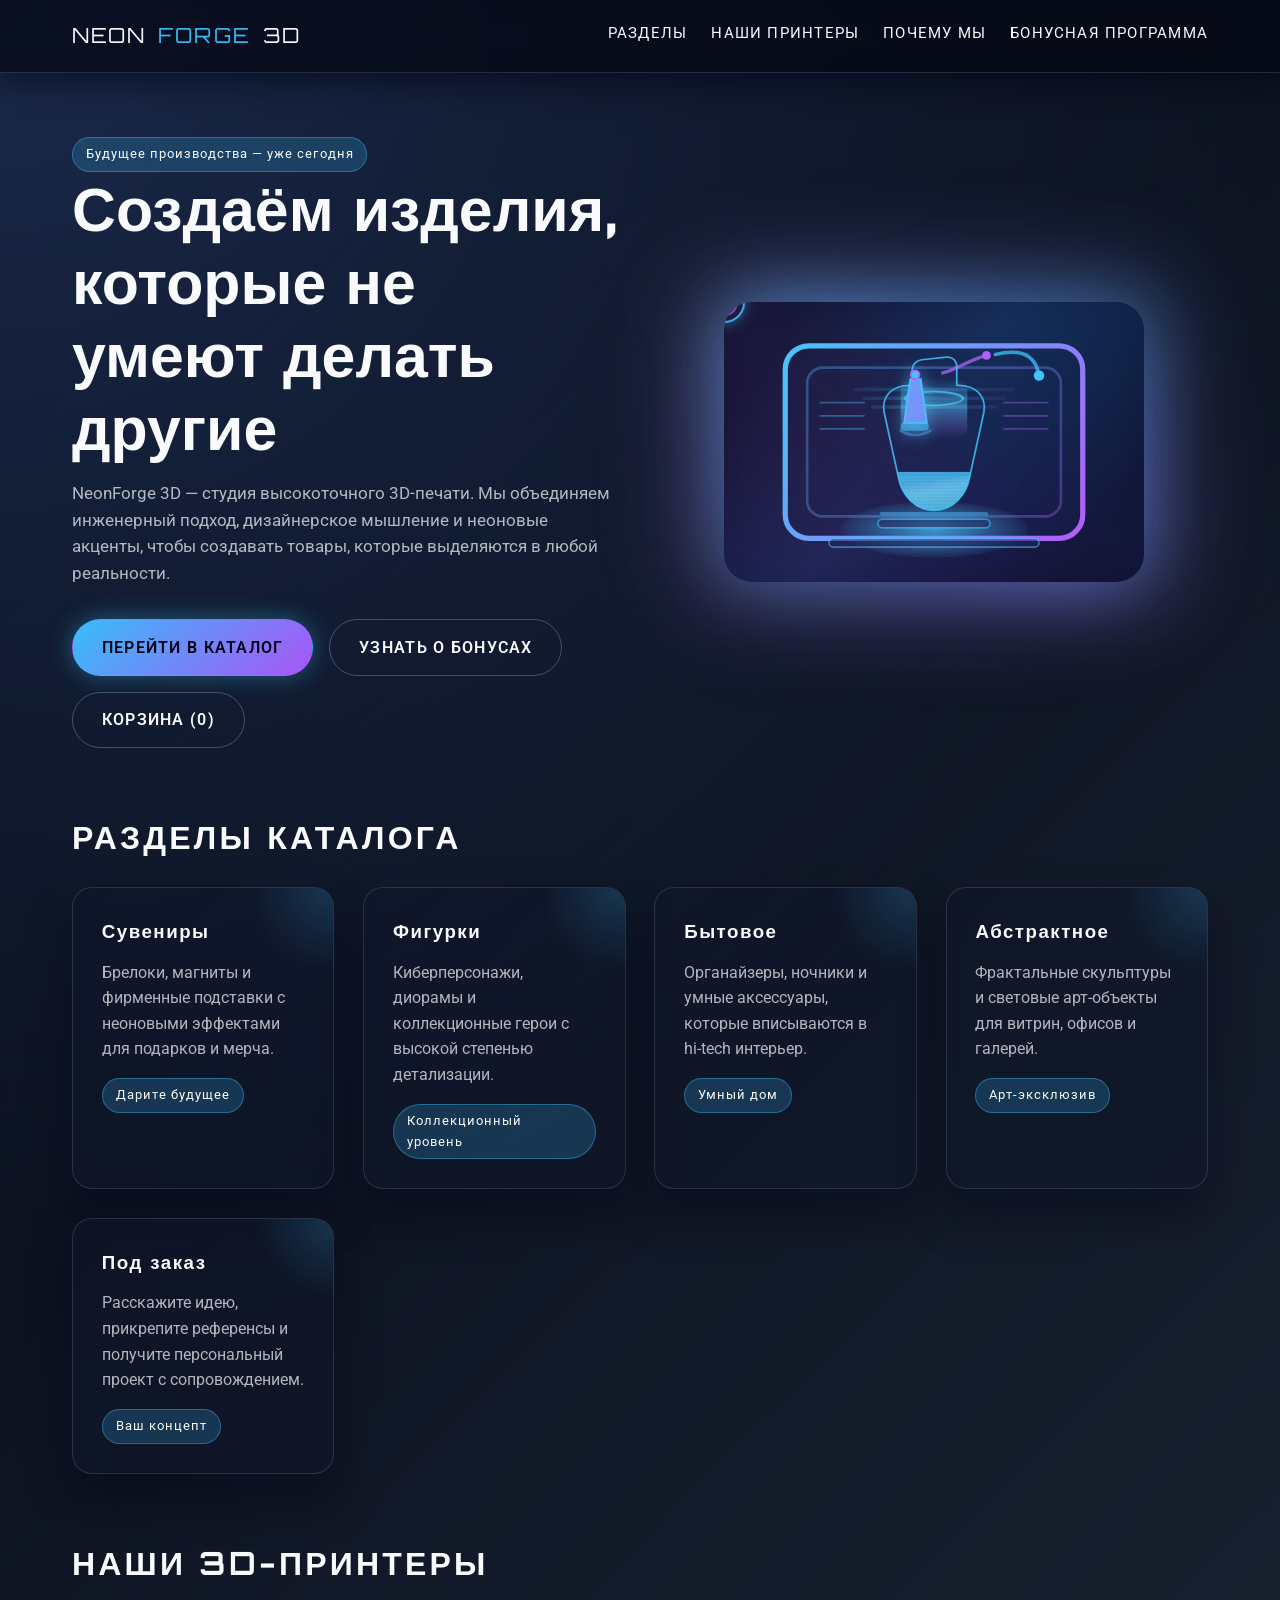
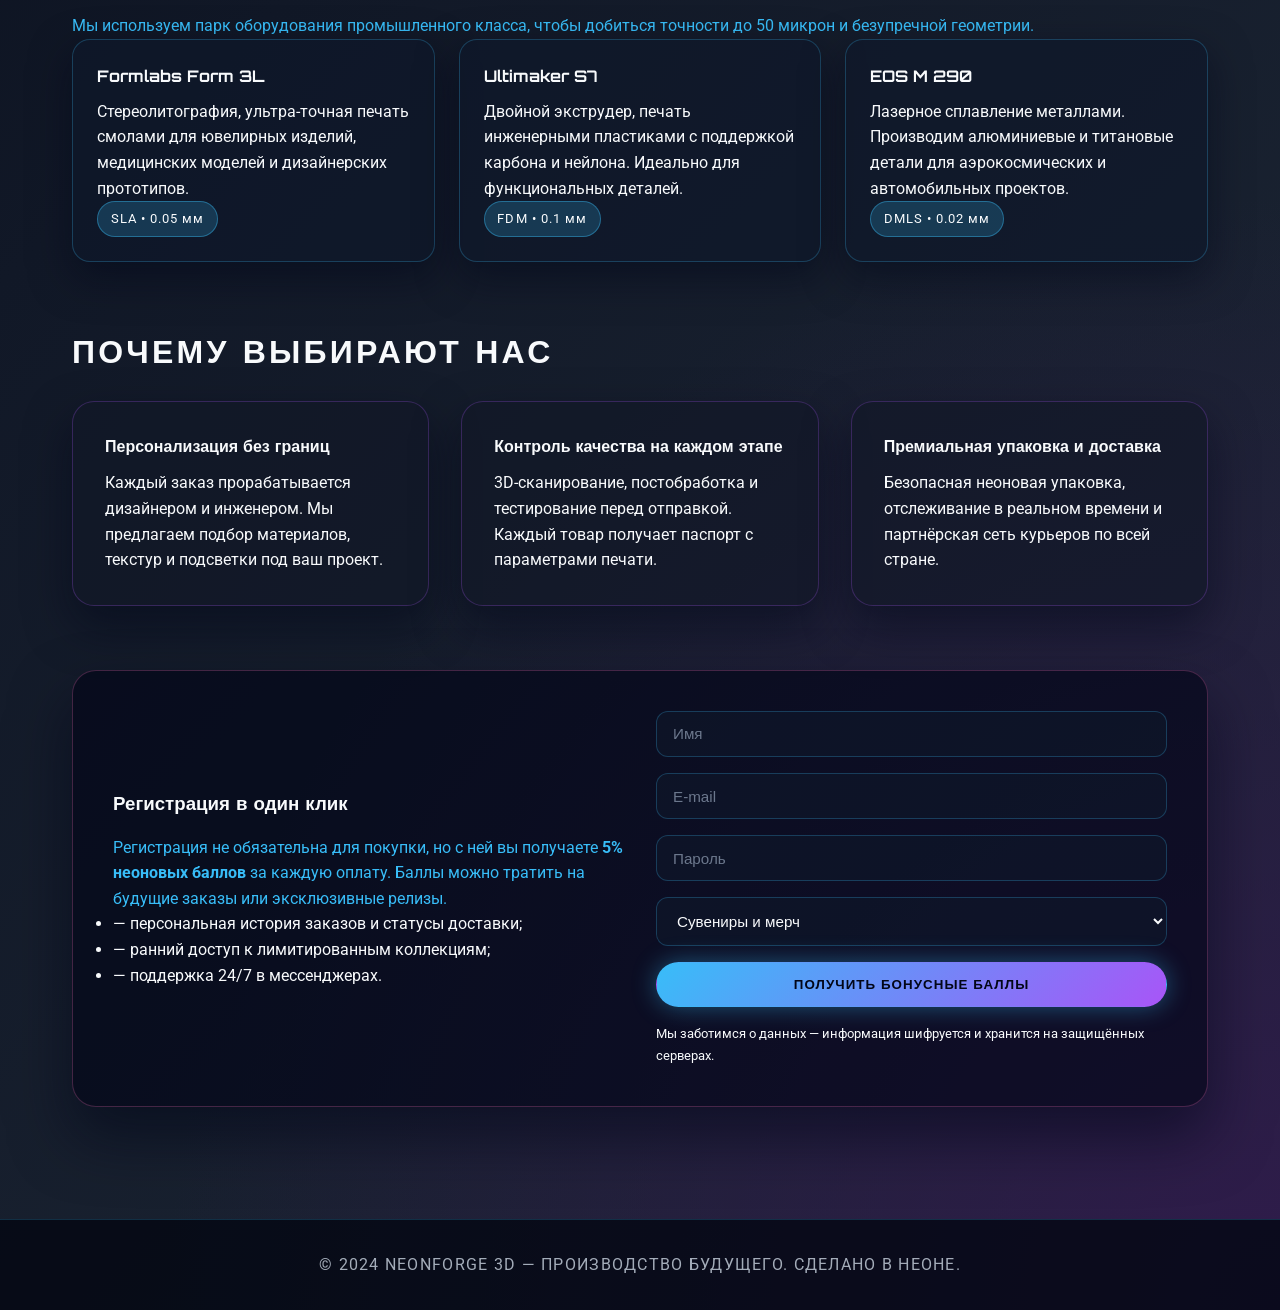
==== commit 2ddb49f4: "Fix product card interactions and refine hero animation" ====
--- a/index.html
+++ b/index.html
@@ -33,15 +33,6 @@
       </div>
       <div class="hero-visual" aria-hidden="true">
         <img src="assets/images/hero-printer.svg" alt="Неоновый 3D-принтер печатает вазу" class="hero-illustration">
-        <div class="printer-overlay">
-          <div class="print-progress"></div>
-          <div class="print-scan"></div>
-          <div class="print-head">
-            <span class="carriage"></span>
-            <span class="nozzle"></span>
-            <span class="filament"></span>
-          </div>
-        </div>
       </div>
     </section>
 
--- a/assets/css/styles.css
+++ b/assets/css/styles.css
@@ -211,81 +211,6 @@
     drop-shadow(0 0 55px rgba(168, 85, 247, 0.25));
   border-radius: 28px;
   animation: hero-float 7.5s ease-in-out infinite alternate;
-  position: relative;
-  z-index: 1;
-}
-
-.printer-overlay {
-  position: absolute;
-  inset: clamp(0.5rem, 3vw, 2rem);
-  pointer-events: none;
-  z-index: 2;
-}
-
-.print-progress {
-  position: absolute;
-  inset: 0;
-  background: url('../images/hero-printer.svg') center/contain no-repeat;
-  clip-path: inset(12% 0 4% 0);
-  filter: drop-shadow(0 0 22px rgba(94, 234, 212, 0.45));
-  mix-blend-mode: screen;
-  opacity: 0.95;
-  animation: print-build 8s steps(16, end) infinite alternate;
-  mask-image: linear-gradient(to top, rgba(0, 0, 0, 1) 85%, rgba(0, 0, 0, 0));
-  -webkit-mask-image: linear-gradient(to top, rgba(0, 0, 0, 1) 85%, rgba(0, 0, 0, 0));
-}
-
-.print-scan {
-  position: absolute;
-  inset: 12% 16% 20% 16%;
-  background: linear-gradient(180deg, rgba(94, 234, 212, 0) 0%, rgba(94, 234, 212, 0.65) 45%, rgba(94, 234, 212, 0) 100%);
-  filter: blur(2px);
-  opacity: 0;
-  mix-blend-mode: screen;
-  animation: scan-sweep 8s ease-in-out infinite;
-}
-
-.print-head {
-  position: absolute;
-  top: 18%;
-  left: 50%;
-  width: 46%;
-  aspect-ratio: 3.2 / 1;
-  transform: translate(-50%, 65%);
-  animation: head-track 8s cubic-bezier(0.45, 0, 0.4, 1) infinite;
-  filter: drop-shadow(0 12px 30px rgba(34, 211, 238, 0.45));
-}
-
-.print-head .carriage {
-  position: absolute;
-  inset: 0;
-  border-radius: 18px;
-  background: linear-gradient(90deg, rgba(15, 23, 42, 0.65) 0%, rgba(34, 211, 238, 0.35) 100%);
-  border: 1px solid rgba(45, 212, 191, 0.35);
-  box-shadow: inset 0 0 12px rgba(94, 234, 212, 0.35);
-}
-
-.print-head .nozzle {
-  position: absolute;
-  right: 8%;
-  bottom: -32%;
-  width: 18%;
-  height: 68%;
-  border-radius: 50% 50% 32% 32%;
-  background: linear-gradient(180deg, rgba(191, 219, 254, 0.85) 0%, rgba(14, 165, 233, 0.85) 70%, rgba(34, 211, 238, 0.65) 100%);
-  box-shadow: 0 6px 18px rgba(56, 189, 248, 0.55);
-}
-
-.print-head .filament {
-  position: absolute;
-  right: 13%;
-  bottom: -60%;
-  width: 6%;
-  height: 48%;
-  border-radius: 999px;
-  background: linear-gradient(180deg, rgba(224, 242, 254, 0.9) 0%, rgba(56, 189, 248, 0.65) 60%, rgba(56, 189, 248, 0) 100%);
-  box-shadow: 0 0 14px rgba(165, 243, 252, 0.9);
-  animation: filament-flow 0.6s ease-in-out infinite alternate;
 }
 
 @keyframes hero-float {
@@ -314,76 +239,6 @@
   }
   to {
     transform: rotate(360deg);
-  }
-}
-
-@keyframes print-build {
-  0% {
-    clip-path: inset(78% 0 4% 0);
-  }
-  35% {
-    clip-path: inset(58% 0 4% 0);
-  }
-  65% {
-    clip-path: inset(32% 0 4% 0);
-  }
-  100% {
-    clip-path: inset(12% 0 4% 0);
-  }
-}
-
-@keyframes scan-sweep {
-  0%,
-  15% {
-    transform: translateY(-85%);
-    opacity: 0;
-  }
-  30% {
-    opacity: 0.65;
-  }
-  45% {
-    transform: translateY(12%);
-    opacity: 0.8;
-  }
-  60% {
-    opacity: 0.35;
-  }
-  85%,
-  100% {
-    transform: translateY(125%);
-    opacity: 0;
-  }
-}
-
-@keyframes head-track {
-  0% {
-    transform: translate(-65%, 62%);
-  }
-  20% {
-    transform: translate(42%, 62%);
-  }
-  40% {
-    transform: translate(-38%, 48%);
-  }
-  60% {
-    transform: translate(36%, 40%);
-  }
-  80% {
-    transform: translate(-26%, 30%);
-  }
-  100% {
-    transform: translate(32%, 24%);
-  }
-}
-
-@keyframes filament-flow {
-  from {
-    height: 38%;
-    opacity: 0.7;
-  }
-  to {
-    height: 58%;
-    opacity: 1;
   }
 }
 
@@ -654,6 +509,7 @@
   background: linear-gradient(135deg, rgba(255, 255, 255, 0.25), transparent 70%);
   mix-blend-mode: screen;
   opacity: 0.7;
+  pointer-events: none;
 }
 
 .product-media::after {
@@ -664,6 +520,7 @@
   mix-blend-mode: screen;
   opacity: 0.6;
   filter: blur(12px);
+  pointer-events: none;
 }
 
 .media-orb,
@@ -945,20 +802,8 @@
   .hero-visual::before,
   .hero-visual::after,
   .hero-illustration,
-  .media-ring,
-  .print-progress,
-  .print-scan,
-  .print-head,
-  .print-head .filament {
+  .media-ring {
     animation: none !important;
-  }
-
-  .print-head {
-    transform: translate(32%, 24%) !important;
-  }
-
-  .print-scan {
-    opacity: 0 !important;
   }
 }
 
@@ -1141,12 +986,8 @@
     justify-content: center;
   }
 
-  .hero-visual {
-    padding: 1.8rem;
-  }
-
-  .printer-overlay {
-    inset: clamp(0.35rem, 6vw, 1.5rem);
+  .printer-frame {
+    margin: 0 auto;
   }
 
   .cart-toggle {
